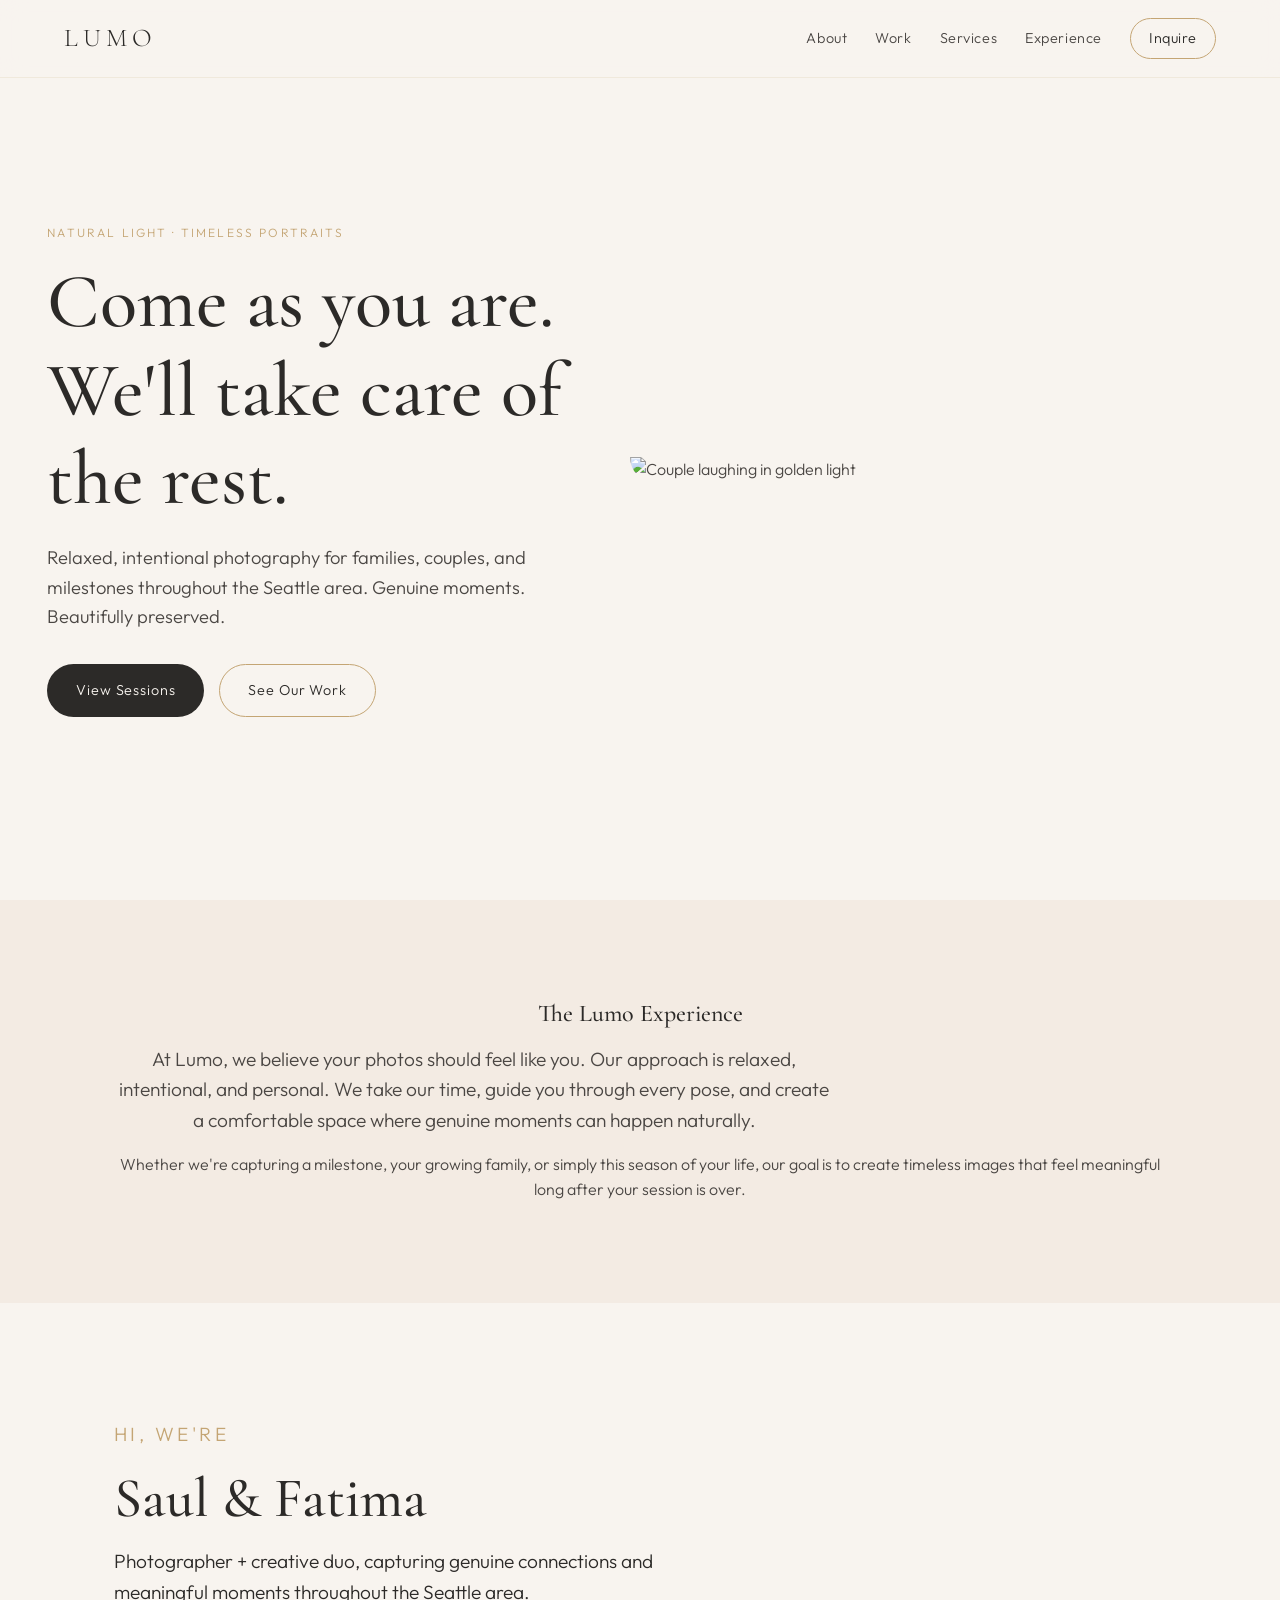
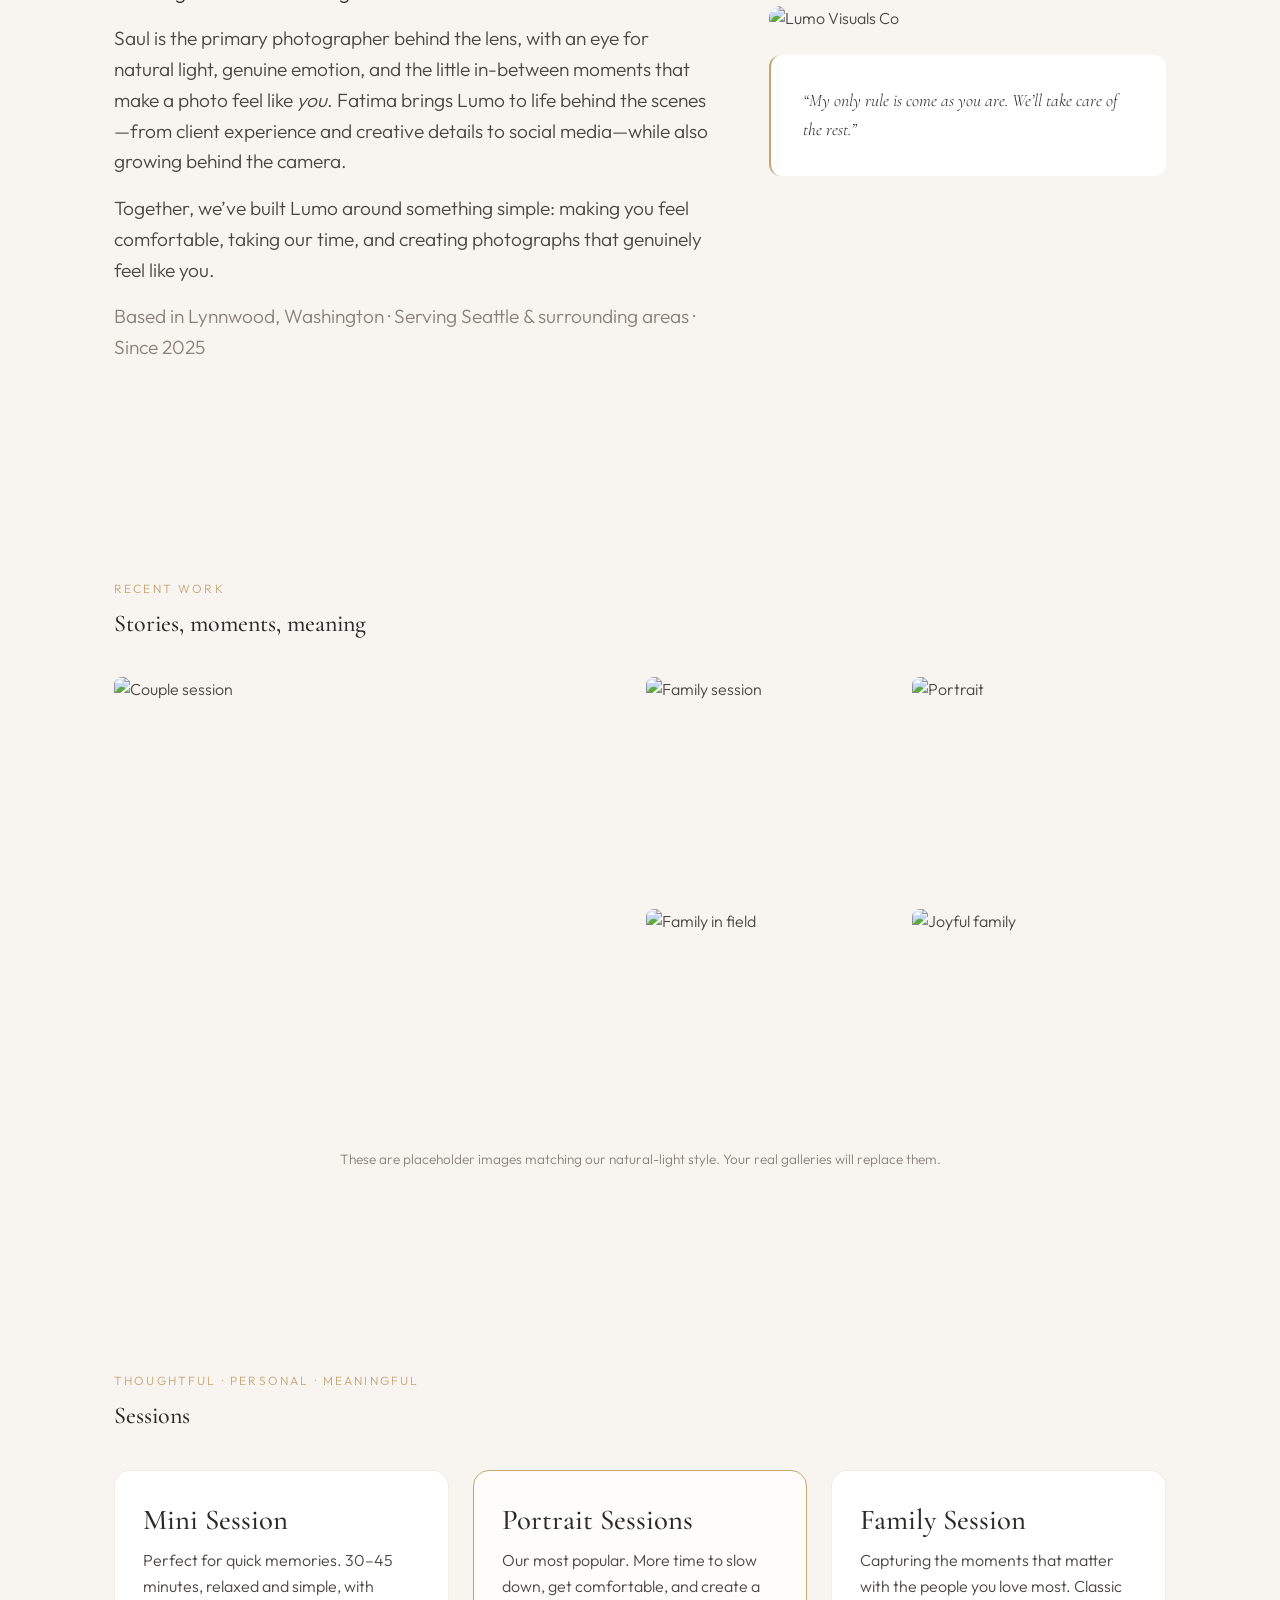
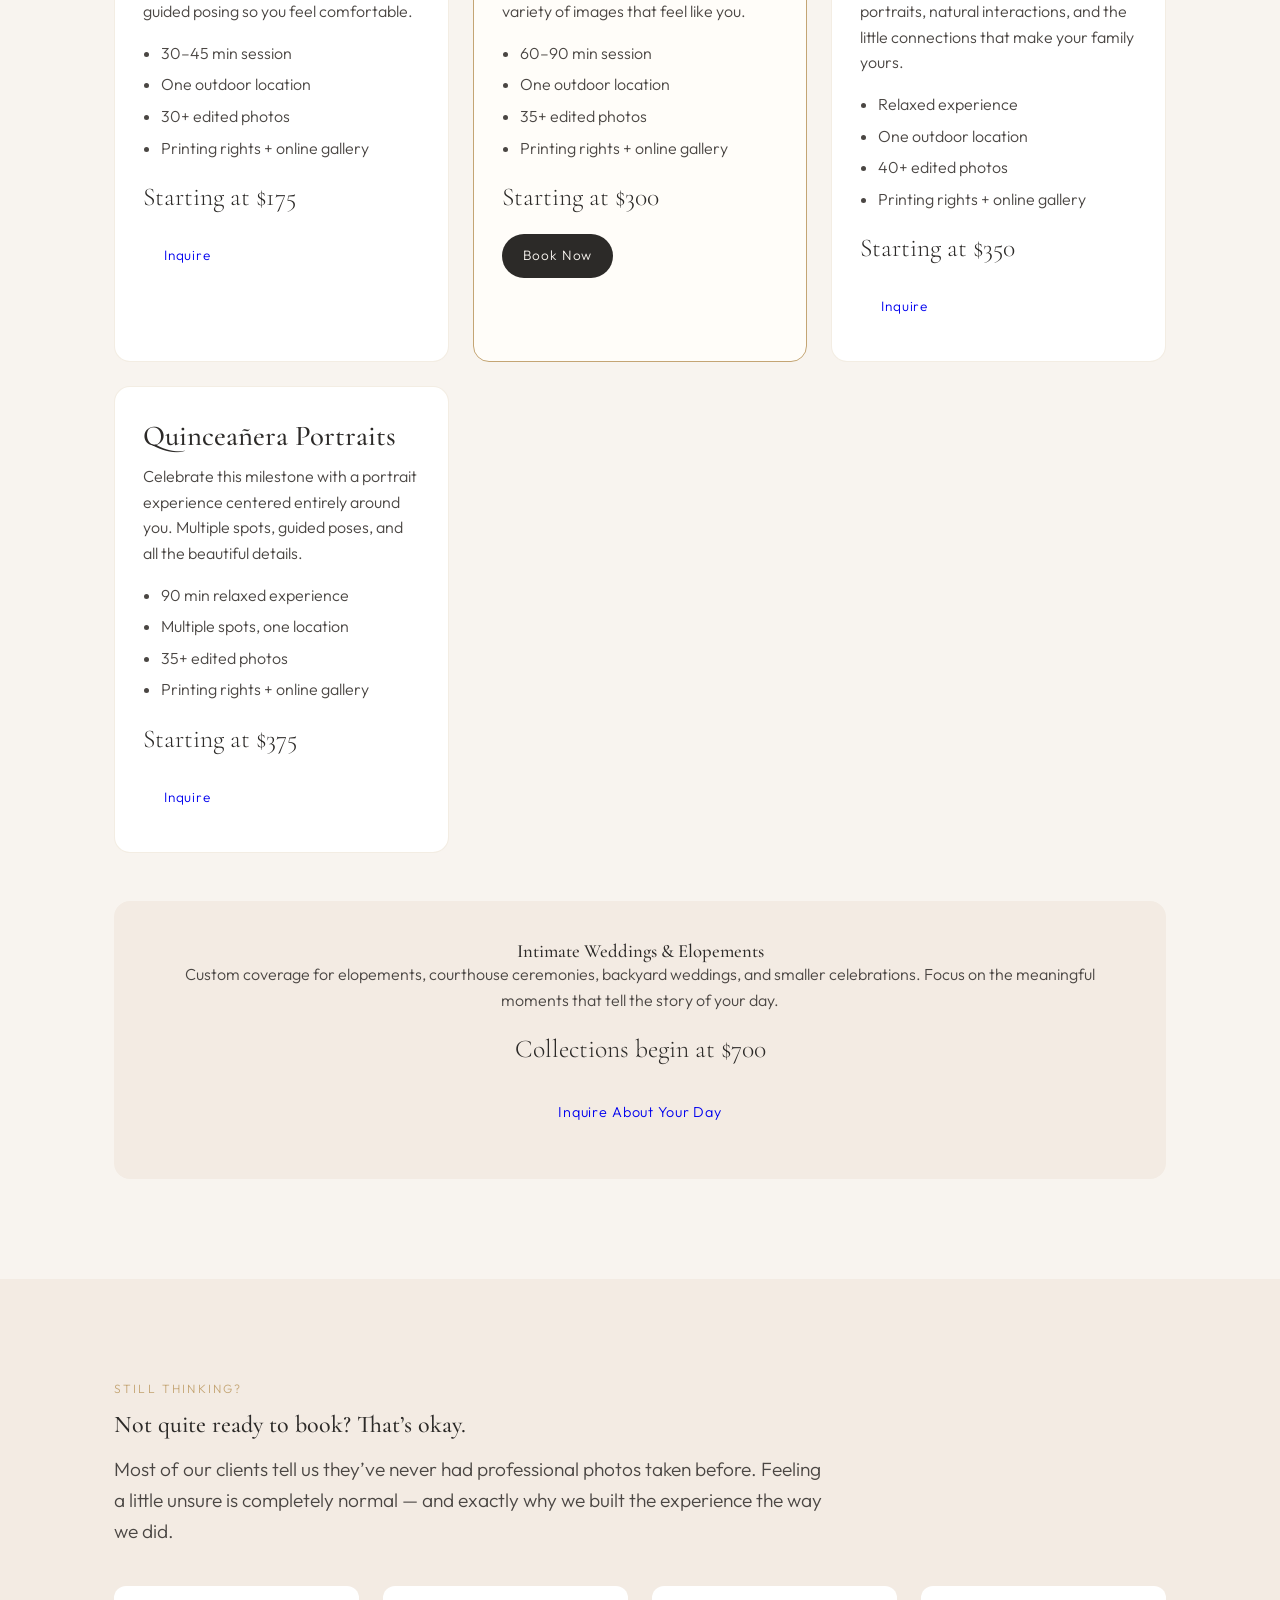
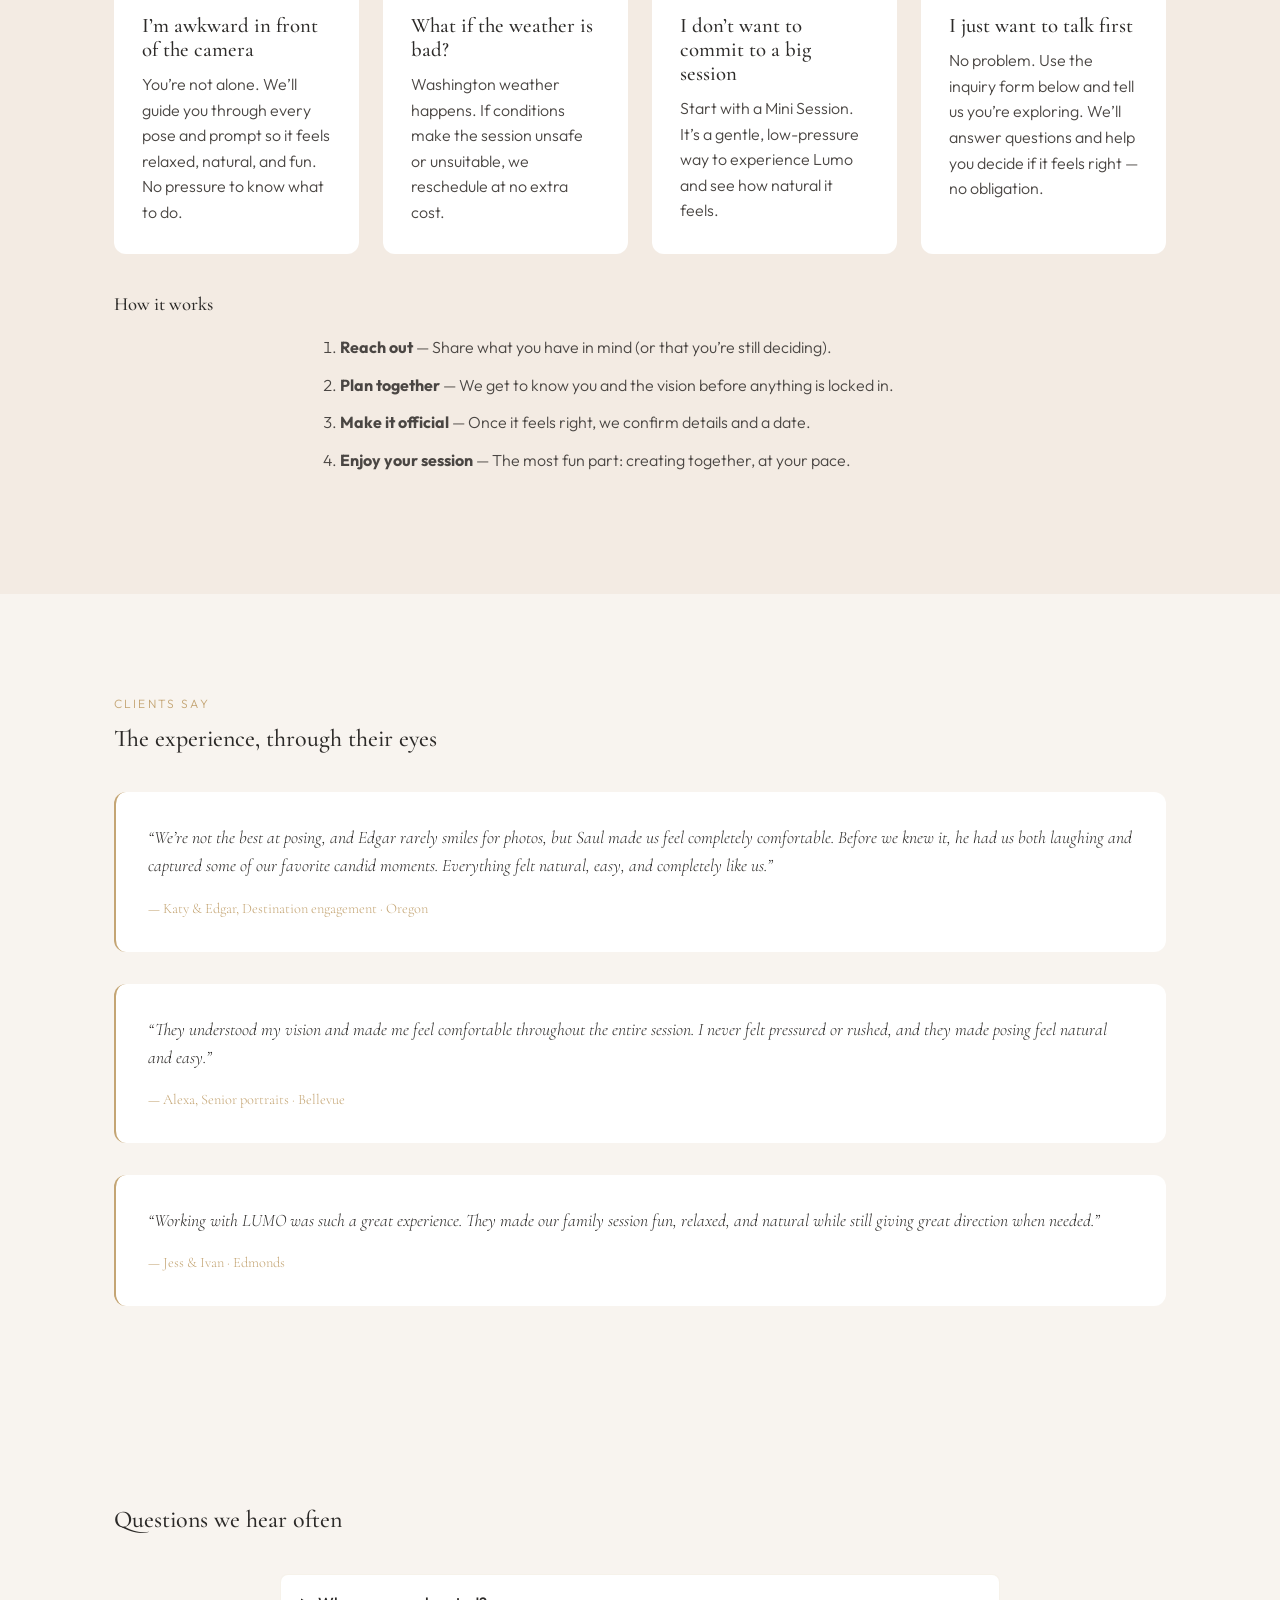
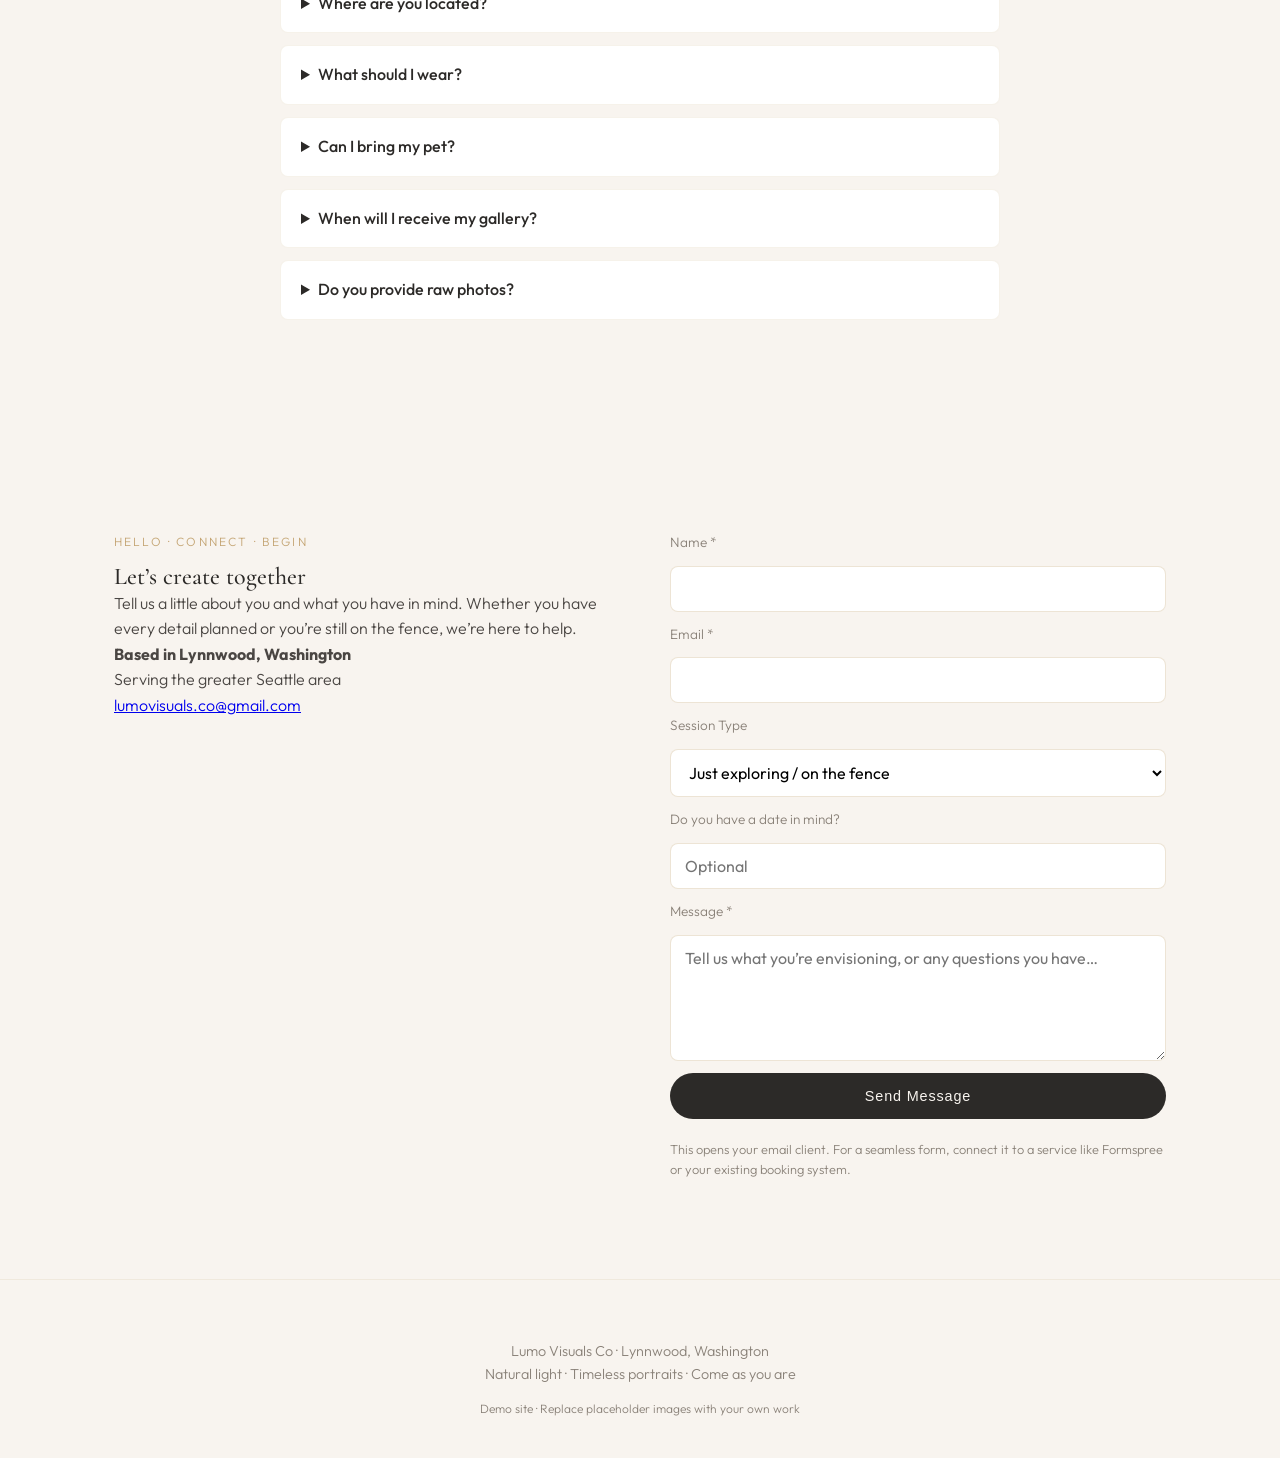
==== index.html @ 284736e5 "Build and deployment" ====
<!DOCTYPE html>
<html lang="en">
<head>
  <meta charset="UTF-8">
  <meta name="viewport" content="width=device-width, initial-scale=1.0">
  <title>Lumo Visuals Co | Natural Light Photography | Lynnwood & Seattle</title>
  <link rel="preconnect" href="https://fonts.googleapis.com">
  <link rel="preconnect" href="https://fonts.gstatic.com" crossorigin>
  <link href="https://fonts.googleapis.com/css2?family=Cormorant+Garamond:ital,wght@0,400;0,500;0,600;1,400&family=Outfit:wght@300;400;500&display=swap" rel="stylesheet">
  <link rel="stylesheet" href="styles.css">
</head>
<body>
  <nav class="nav">
    <div class="nav-inner">
      <a href="#home" class="logo">LUMO</a>
      <div class="nav-links">
        <a href="#about">About</a>
        <a href="#work">Work</a>
        <a href="#services">Services</a>
        <a href="#experience">Experience</a>
        <a href="#contact" class="nav-cta">Inquire</a>
      </div>
      <button class="menu-toggle" aria-label="Menu">☰</button>
    </div>
  </nav>

  <header class="hero" id="home">
    <div class="hero-content">
      <p class="eyebrow">Natural Light · Timeless Portraits</p>
      <h1>Come as you are.<br>We'll take care of the rest.</h1>
      <p class="hero-sub">Relaxed, intentional photography for families, couples, and milestones throughout the Seattle area. Genuine moments. Beautifully preserved.</p>
      <div class="hero-actions">
        <a href="#services" class="btn primary">View Sessions</a>
        <a href="#work" class="btn secondary">See Our Work</a>
      </div>
    </div>
    <div class="hero-image">
      <img src="imagine_images/hTONV.jpg" alt="Couple laughing in golden light">
    </div>
  </header>

  <section class="intro">
    <div class="container">
      <h2>The Lumo Experience</h2>
      <p class="lead">At Lumo, we believe your photos should feel like you. Our approach is relaxed, intentional, and personal. We take our time, guide you through every pose, and create a comfortable space where genuine moments can happen naturally.</p>
      <p>Whether we're capturing a milestone, your growing family, or simply this season of your life, our goal is to create timeless images that feel meaningful long after your session is over.</p>
    </div>
  </section>

  <section class="about" id="about">
    <div class="container about-grid">
      <div class="about-text">
        <p class="eyebrow">Hi, We're</p>
        <h2>Saul & Fatima</h2>
        <p class="subtitle">Photographer + creative duo, capturing genuine connections and meaningful moments throughout the Seattle area.</p>
        <p>Saul is the primary photographer behind the lens, with an eye for natural light, genuine emotion, and the little in-between moments that make a photo feel like <em>you</em>. Fatima brings Lumo to life behind the scenes—from client experience and creative details to social media—while also growing behind the camera.</p>
        <p>Together, we’ve built Lumo around something simple: making you feel comfortable, taking our time, and creating photographs that genuinely feel like you.</p>
        <p class="since">Based in Lynnwood, Washington · Serving Seattle & surrounding areas · Since 2025</p>
      </div>
      <div class="about-visual">
        <img src="imagine_images/govBY.jpg" alt="Lumo Visuals Co" class="logo-visual">
        <blockquote>
          “My only rule is come as you are. We’ll take care of the rest.”
        </blockquote>
      </div>
    </div>
  </section>

  <section class="work" id="work">
    <div class="container">
      <p class="eyebrow">Recent Work</p>
      <h2>Stories, moments, meaning</h2>
      <div class="gallery">
        <div class="gallery-item large">
          <img src="imagine_images/hTONV.jpg" alt="Couple session">
          <div class="overlay"><span>Love Stories</span></div>
        </div>
        <div class="gallery-item">
          <img src="imagine_images/dEWOR.jpg" alt="Family session">
          <div class="overlay"><span>Families</span></div>
        </div>
        <div class="gallery-item">
          <img src="imagine_images/nAvwI.jpg" alt="Portrait">
          <div class="overlay"><span>Portraits</span></div>
        </div>
        <div class="gallery-item">
          <img src="searched_images/Gcdn4.jpg" alt="Family in field">
          <div class="overlay"><span>Celebrations</span></div>
        </div>
        <div class="gallery-item">
          <img src="searched_images/1giHG.jpg" alt="Joyful family">
          <div class="overlay"><span>Milestones</span></div>
        </div>
      </div>
      <p class="gallery-note">These are placeholder images matching our natural-light style. Your real galleries will replace them.</p>
    </div>
  </section>

  <section class="services" id="services">
    <div class="container">
      <p class="eyebrow">Thoughtful · Personal · Meaningful</p>
      <h2>Sessions</h2>
      <div class="service-grid">
        <div class="service-card">
          <h3>Mini Session</h3>
          <p>Perfect for quick memories. 30–45 minutes, relaxed and simple, with guided posing so you feel comfortable.</p>
          <ul>
            <li>30–45 min session</li>
            <li>One outdoor location</li>
            <li>30+ edited photos</li>
            <li>Printing rights + online gallery</li>
          </ul>
          <p class="price">Starting at $175</p>
          <a href="#contact" class="btn small">Inquire</a>
        </div>
        <div class="service-card featured">
          <h3>Portrait Sessions</h3>
          <p>Our most popular. More time to slow down, get comfortable, and create a variety of images that feel like you.</p>
          <ul>
            <li>60–90 min session</li>
            <li>One outdoor location</li>
            <li>35+ edited photos</li>
            <li>Printing rights + online gallery</li>
          </ul>
          <p class="price">Starting at $300</p>
          <a href="#contact" class="btn small primary">Book Now</a>
        </div>
        <div class="service-card">
          <h3>Family Session</h3>
          <p>Capturing the moments that matter with the people you love most. Classic portraits, natural interactions, and the little connections that make your family yours.</p>
          <ul>
            <li>Relaxed experience</li>
            <li>One outdoor location</li>
            <li>40+ edited photos</li>
            <li>Printing rights + online gallery</li>
          </ul>
          <p class="price">Starting at $350</p>
          <a href="#contact" class="btn small">Inquire</a>
        </div>
        <div class="service-card">
          <h3>Quinceañera Portraits</h3>
          <p>Celebrate this milestone with a portrait experience centered entirely around you. Multiple spots, guided poses, and all the beautiful details.</p>
          <ul>
            <li>90 min relaxed experience</li>
            <li>Multiple spots, one location</li>
            <li>35+ edited photos</li>
            <li>Printing rights + online gallery</li>
          </ul>
          <p class="price">Starting at $375</p>
          <a href="#contact" class="btn small">Inquire</a>
        </div>
      </div>
      <div class="intimate">
        <h3>Intimate Weddings & Elopements</h3>
        <p>Custom coverage for elopements, courthouse ceremonies, backyard weddings, and smaller celebrations. Focus on the meaningful moments that tell the story of your day.</p>
        <p class="price">Collections begin at $700</p>
        <a href="#contact" class="btn">Inquire About Your Day</a>
      </div>
    </div>
  </section>

  <section class="fence" id="experience">
    <div class="container">
      <p class="eyebrow">Still thinking?</p>
      <h2>Not quite ready to book? That’s okay.</h2>
      <p class="lead">Most of our clients tell us they’ve never had professional photos taken before. Feeling a little unsure is completely normal — and exactly why we built the experience the way we did.</p>
      <div class="fence-grid">
        <div class="fence-item">
          <h4>I’m awkward in front of the camera</h4>
          <p>You’re not alone. We’ll guide you through every pose and prompt so it feels relaxed, natural, and fun. No pressure to know what to do.</p>
        </div>
        <div class="fence-item">
          <h4>What if the weather is bad?</h4>
          <p>Washington weather happens. If conditions make the session unsafe or unsuitable, we reschedule at no extra cost.</p>
        </div>
        <div class="fence-item">
          <h4>I don’t want to commit to a big session</h4>
          <p>Start with a Mini Session. It’s a gentle, low-pressure way to experience Lumo and see how natural it feels.</p>
        </div>
        <div class="fence-item">
          <h4>I just want to talk first</h4>
          <p>No problem. Use the inquiry form below and tell us you’re exploring. We’ll answer questions and help you decide if it feels right — no obligation.</p>
        </div>
      </div>
      <div class="process">
        <h3>How it works</h3>
        <ol>
          <li><strong>Reach out</strong> — Share what you have in mind (or that you’re still deciding).</li>
          <li><strong>Plan together</strong> — We get to know you and the vision before anything is locked in.</li>
          <li><strong>Make it official</strong> — Once it feels right, we confirm details and a date.</li>
          <li><strong>Enjoy your session</strong> — The most fun part: creating together, at your pace.</li>
        </ol>
      </div>
    </div>
  </section>

  <section class="testimonials">
    <div class="container">
      <p class="eyebrow">Clients say</p>
      <h2>The experience, through their eyes</h2>
      <div class="testimonial-grid">
        <blockquote>
          “We’re not the best at posing, and Edgar rarely smiles for photos, but Saul made us feel completely comfortable. Before we knew it, he had us both laughing and captured some of our favorite candid moments. Everything felt natural, easy, and completely like us.”
          <cite>— Katy & Edgar, Destination engagement · Oregon</cite>
        </blockquote>
        <blockquote>
          “They understood my vision and made me feel comfortable throughout the entire session. I never felt pressured or rushed, and they made posing feel natural and easy.”
          <cite>— Alexa, Senior portraits · Bellevue</cite>
        </blockquote>
        <blockquote>
          “Working with LUMO was such a great experience. They made our family session fun, relaxed, and natural while still giving great direction when needed.”
          <cite>— Jess & Ivan · Edmonds</cite>
        </blockquote>
      </div>
    </div>
  </section>

  <section class="faq">
    <div class="container">
      <h2>Questions we hear often</h2>
      <div class="faq-list">
        <details>
          <summary>Where are you located?</summary>
          <p>We’re based in Lynnwood, Washington and proudly serve Lynnwood, Seattle, Bellevue, Everett, Snohomish County, and surrounding areas. Travel outside these areas may be available for an additional fee.</p>
        </details>
        <details>
          <summary>What should I wear?</summary>
          <p>Neutral and earthy colors, coordinated outfits (instead of matching), and avoid large logos or busy patterns. Send us your outfit ideas before the session if you’d like feedback.</p>
        </details>
        <details>
          <summary>Can I bring my pet?</summary>
          <p>Absolutely! We love including pets whenever the location allows. Just let us know ahead of time.</p>
        </details>
        <details>
          <summary>When will I receive my gallery?</summary>
          <p>Your online gallery is delivered within 3–5 weeks. Rush editing may be available if you need photos sooner.</p>
        </details>
        <details>
          <summary>Do you provide raw photos?</summary>
          <p>No. Every image is professionally edited to reflect our style and ensure the highest quality.</p>
        </details>
      </div>
    </div>
  </section>

  <section class="contact" id="contact">
    <div class="container contact-grid">
      <div>
        <p class="eyebrow">Hello · Connect · Begin</p>
        <h2>Let’s create together</h2>
        <p>Tell us a little about you and what you have in mind. Whether you have every detail planned or you’re still on the fence, we’re here to help.</p>
        <p><strong>Based in Lynnwood, Washington</strong><br>Serving the greater Seattle area</p>
        <p><a href="mailto:lumovisuals.co@gmail.com">lumovisuals.co@gmail.com</a></p>
      </div>
      <form class="inquiry-form" action="mailto:lumovisuals.co@gmail.com" method="post" enctype="text/plain">
        <label>Name *</label>
        <input type="text" name="name" required>
        <label>Email *</label>
        <input type="email" name="email" required>
        <label>Session Type</label>
        <select name="session">
          <option>Just exploring / on the fence</option>
          <option>Mini Session</option>
          <option>Portrait Session</option>
          <option>Family Session</option>
          <option>Quinceañera Portraits</option>
          <option>Intimate Wedding / Elopement</option>
          <option>Not sure yet</option>
        </select>
        <label>Do you have a date in mind?</label>
        <input type="text" name="date" placeholder="Optional">
        <label>Message *</label>
        <textarea name="message" rows="5" required placeholder="Tell us what you’re envisioning, or any questions you have…"></textarea>
        <button type="submit" class="btn primary">Send Message</button>
        <p class="form-note">This opens your email client. For a seamless form, connect it to a service like Formspree or your existing booking system.</p>
      </form>
    </div>
  </section>

  <footer>
    <div class="container">
      <p>Lumo Visuals Co · Lynnwood, Washington</p>
      <p>Natural light · Timeless portraits · Come as you are</p>
      <p class="fine">Demo site · Replace placeholder images with your own work</p>
    </div>
  </footer>

  <script src="script.js"></script>
</body>
</html>
---- styles.css ----
:root {
  --cream: #f8f4ef;
  --warm: #f3ebe3;
  --gold: #c4a574;
  --gold-soft: #d4b896;
  --charcoal: #2c2a28;
  --text: #4a4643;
  --soft: #8a8279;
}

* { margin: 0; padding: 0; box-sizing: border-box; }

html { scroll-behavior: smooth; }

body {
  font-family: 'Outfit', system-ui, sans-serif;
  background: var(--cream);
  color: var(--text);
  line-height: 1.6;
  font-weight: 300;
}

h1, h2, h3, h4 {
  font-family: 'Cormorant Garamond', serif;
  font-weight: 500;
  color: var(--charcoal);
  line-height: 1.15;
}

.container { max-width: 1100px; margin: 0 auto; padding: 0 24px; }

.eyebrow {
  letter-spacing: 0.18em;
  text-transform: uppercase;
  font-size: 0.75rem;
  color: var(--gold);
  margin-bottom: 12px;
}

/* Nav */
.nav {
  position: fixed;
  top: 0; left: 0; right: 0;
  z-index: 100;
  background: rgba(248, 244, 239, 0.92);
  backdrop-filter: blur(12px);
  border-bottom: 1px solid rgba(196, 165, 116, 0.15);
}
.nav-inner {
  max-width: 1200px;
  margin: 0 auto;
  padding: 18px 24px;
  display: flex;
  justify-content: space-between;
  align-items: center;
}
.logo {
  font-family: 'Cormorant Garamond', serif;
  font-size: 1.6rem;
  letter-spacing: 0.2em;
  color: var(--charcoal);
  text-decoration: none;
}
.nav-links { display: flex; gap: 28px; align-items: center; }
.nav-links a {
  color: var(--text);
  text-decoration: none;
  font-size: 0.9rem;
  letter-spacing: 0.04em;
}
.nav-cta {
  border: 1px solid var(--gold);
  padding: 8px 18px;
  border-radius: 999px;
  color: var(--charcoal) !important;
}
.menu-toggle { display: none; background: none; border: none; font-size: 1.4rem; }

/* Hero */
.hero {
  min-height: 100vh;
  display: grid;
  grid-template-columns: 1fr 1.1fr;
  align-items: center;
  padding: 100px 0 60px;
  gap: 40px;
}
.hero-content { padding-left: 8%; }
.hero h1 {
  font-size: clamp(3.2rem, 6vw, 5.5rem);
  margin: 16px 0 20px;
}
.hero-sub { font-size: 1.15rem; max-width: 480px; margin-bottom: 32px; color: var(--text); }
.hero-image img {
  width: 100%;
  height: 85vh;
  object-fit: cover;
  border-radius: 0 0 0 80px;
}

.btn {
  display: inline-block;
  padding: 14px 28px;
  text-decoration: none;
  border-radius: 999px;
  font-size: 0.9rem;
  letter-spacing: 0.06em;
  transition: all 0.3s ease;
  border: 1px solid transparent;
}
.btn.primary { background: var(--charcoal); color: var(--cream); }
.btn.primary:hover { background: #1a1816; }
.btn.secondary { border-color: var(--gold); color: var(--charcoal); margin-left: 12px; }
.btn.secondary:hover { background: var(--gold); color: white; }
.btn.small { padding: 10px 20px; font-size: 0.85rem; }

/* Sections */
section { padding: 100px 0; }
.intro { text-align: center; background: var(--warm); }
.intro .lead, .about p, .fence .lead { font-size: 1.2rem; margin: 16px 0; }
.lead { max-width: 720px; margin-left: auto; margin-right: auto; }

.about-grid { display: grid; grid-template-columns: 1.2fr 0.8fr; gap: 60px; align-items: center; }
.about h2 { font-size: 3.5rem; margin-bottom: 12px; }
.subtitle { font-size: 1.25rem; color: var(--charcoal); margin-bottom: 20px; }
.since { color: var(--soft); font-size: 0.9rem; margin-top: 24px; }
.logo-visual { width: 100%; border-radius: 12px; margin-bottom: 24px; }
blockquote {
  font-family: 'Cormorant Garamond', serif;
  font-size: 1.6rem;
  font-style: italic;
  color: var(--charcoal);
  border-left: 2px solid var(--gold);
  padding-left: 20px;
}

/* Gallery */
.gallery {
  display: grid;
  grid-template-columns: repeat(4, 1fr);
  grid-auto-rows: 220px;
  gap: 12px;
  margin-top: 40px;
}
.gallery-item { position: relative; overflow: hidden; border-radius: 8px; }
.gallery-item.large { grid-column: span 2; grid-row: span 2; }
.gallery-item img { width: 100%; height: 100%; object-fit: cover; transition: transform 0.6s ease; }
.gallery-item:hover img { transform: scale(1.05); }
.overlay {
  position: absolute;
  inset: 0;
  background: linear-gradient(to top, rgba(44,42,40,0.55), transparent 50%);
  display: flex;
  align-items: flex-end;
  padding: 20px;
  opacity: 0;
  transition: opacity 0.3s;
}
.gallery-item:hover .overlay { opacity: 1; }
.overlay span { color: white; font-family: 'Cormorant Garamond', serif; font-size: 1.4rem; }
.gallery-note { text-align: center; color: var(--soft); font-size: 0.85rem; margin-top: 20px; }

/* Services */
.service-grid { display: grid; grid-template-columns: repeat(auto-fit, minmax(260px, 1fr)); gap: 24px; margin-top: 40px; }
.service-card {
  background: white;
  padding: 32px 28px;
  border-radius: 16px;
  border: 1px solid rgba(196,165,116,0.2);
  transition: transform 0.3s, box-shadow 0.3s;
}
.service-card:hover { transform: translateY(-4px); box-shadow: 0 12px 30px rgba(44,42,40,0.06); }
.service-card.featured { border-color: var(--gold); background: #fffdf9; }
.service-card h3 { font-size: 1.8rem; margin-bottom: 12px; }
.service-card ul { margin: 16px 0; padding-left: 18px; color: var(--text); }
.service-card li { margin: 6px 0; }
.price { font-family: 'Cormorant Garamond', serif; font-size: 1.6rem; color: var(--charcoal); margin: 16px 0; }
.intimate {
  margin-top: 48px;
  text-align: center;
  padding: 40px;
  background: var(--warm);
  border-radius: 16px;
}

/* Fence / On the fence */
.fence { background: var(--warm); }
.fence-grid { display: grid; grid-template-columns: repeat(auto-fit, minmax(240px, 1fr)); gap: 24px; margin: 40px 0; }
.fence-item {
  background: white;
  padding: 28px;
  border-radius: 12px;
}
.fence-item h4 { font-size: 1.3rem; margin-bottom: 10px; }
.process ol { max-width: 640px; margin: 20px auto; padding-left: 20px; }
.process li { margin: 12px 0; }

/* Testimonials */
.testimonial-grid { display: grid; gap: 32px; margin-top: 40px; }
blockquote {
  background: white;
  padding: 32px;
  border-radius: 12px;
  font-size: 1.1rem;
}
cite { display: block; margin-top: 16px; font-style: normal; color: var(--gold); font-size: 0.9rem; }

/* FAQ */
.faq-list { max-width: 720px; margin: 40px auto 0; }
details {
  background: white;
  border-radius: 8px;
  margin-bottom: 12px;
  padding: 16px 20px;
  border: 1px solid rgba(196,165,116,0.15);
}
summary { cursor: pointer; font-weight: 500; color: var(--charcoal); }
details p { margin-top: 12px; }

/* Contact */
.contact-grid { display: grid; grid-template-columns: 1fr 1fr; gap: 60px; align-items: start; }
.inquiry-form { display: flex; flex-direction: column; gap: 12px; }
.inquiry-form label { font-size: 0.85rem; color: var(--soft); }
.inquiry-form input, .inquiry-form select, .inquiry-form textarea {
  padding: 12px 14px;
  border: 1px solid rgba(196,165,116,0.3);
  border-radius: 8px;
  background: white;
  font-family: inherit;
  font-size: 1rem;
}
.form-note { font-size: 0.8rem; color: var(--soft); margin-top: 8px; }

footer {
  text-align: center;
  padding: 60px 0 40px;
  color: var(--soft);
  font-size: 0.9rem;
  border-top: 1px solid rgba(196,165,116,0.15);
}
.fine { margin-top: 12px; font-size: 0.75rem; }

/* Responsive */
@media (max-width: 900px) {
  .hero { grid-template-columns: 1fr; padding-top: 120px; }
  .hero-content { padding: 0 24px; text-align: center; }
  .hero-sub { margin-left: auto; margin-right: auto; }
  .hero-image img { height: 50vh; border-radius: 0; }
  .about-grid, .contact-grid { grid-template-columns: 1fr; }
  .gallery { grid-template-columns: 1fr 1fr; }
  .gallery-item.large { grid-column: span 2; }
  .nav-links { display: none; }
  .menu-toggle { display: block; }
  .nav-links.active {
    display: flex;
    flex-direction: column;
    position: absolute;
    top: 100%;
    left: 0; right: 0;
    background: var(--cream);
    padding: 20px;
    gap: 16px;
  }
}
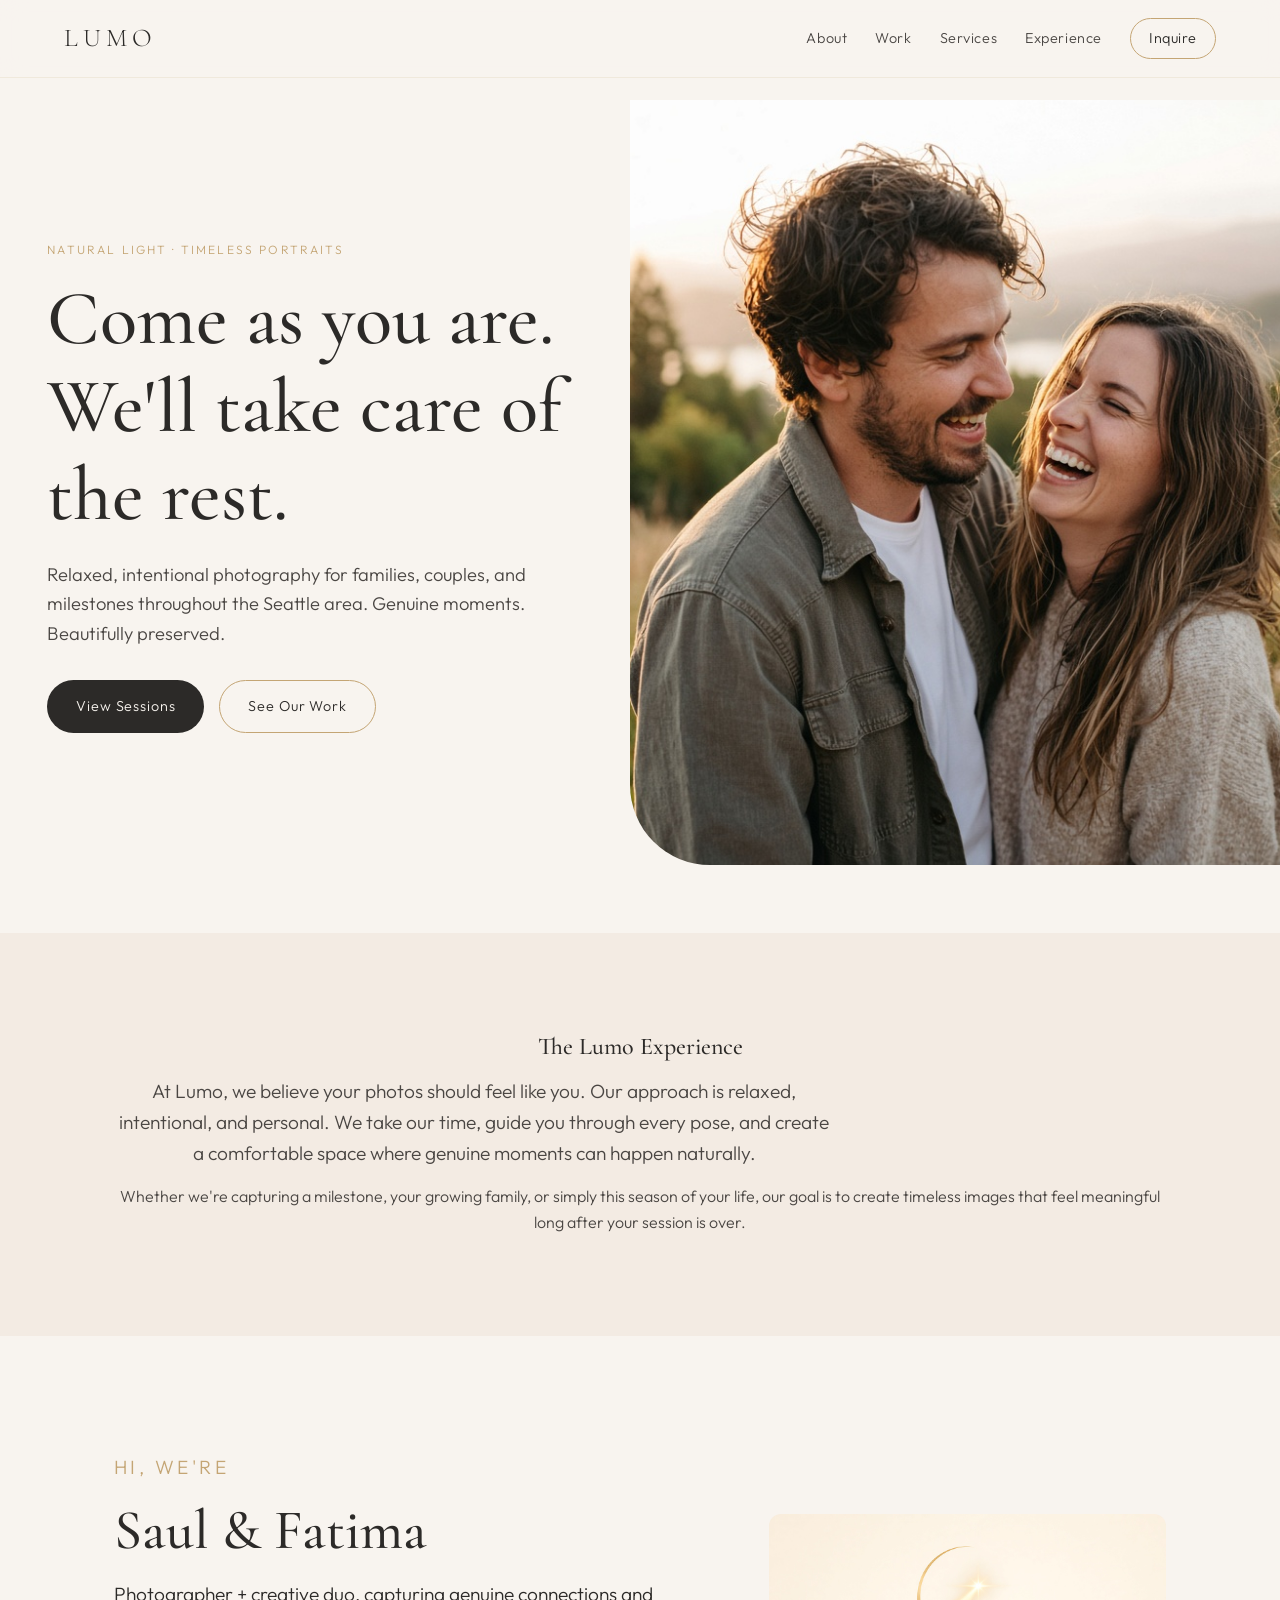
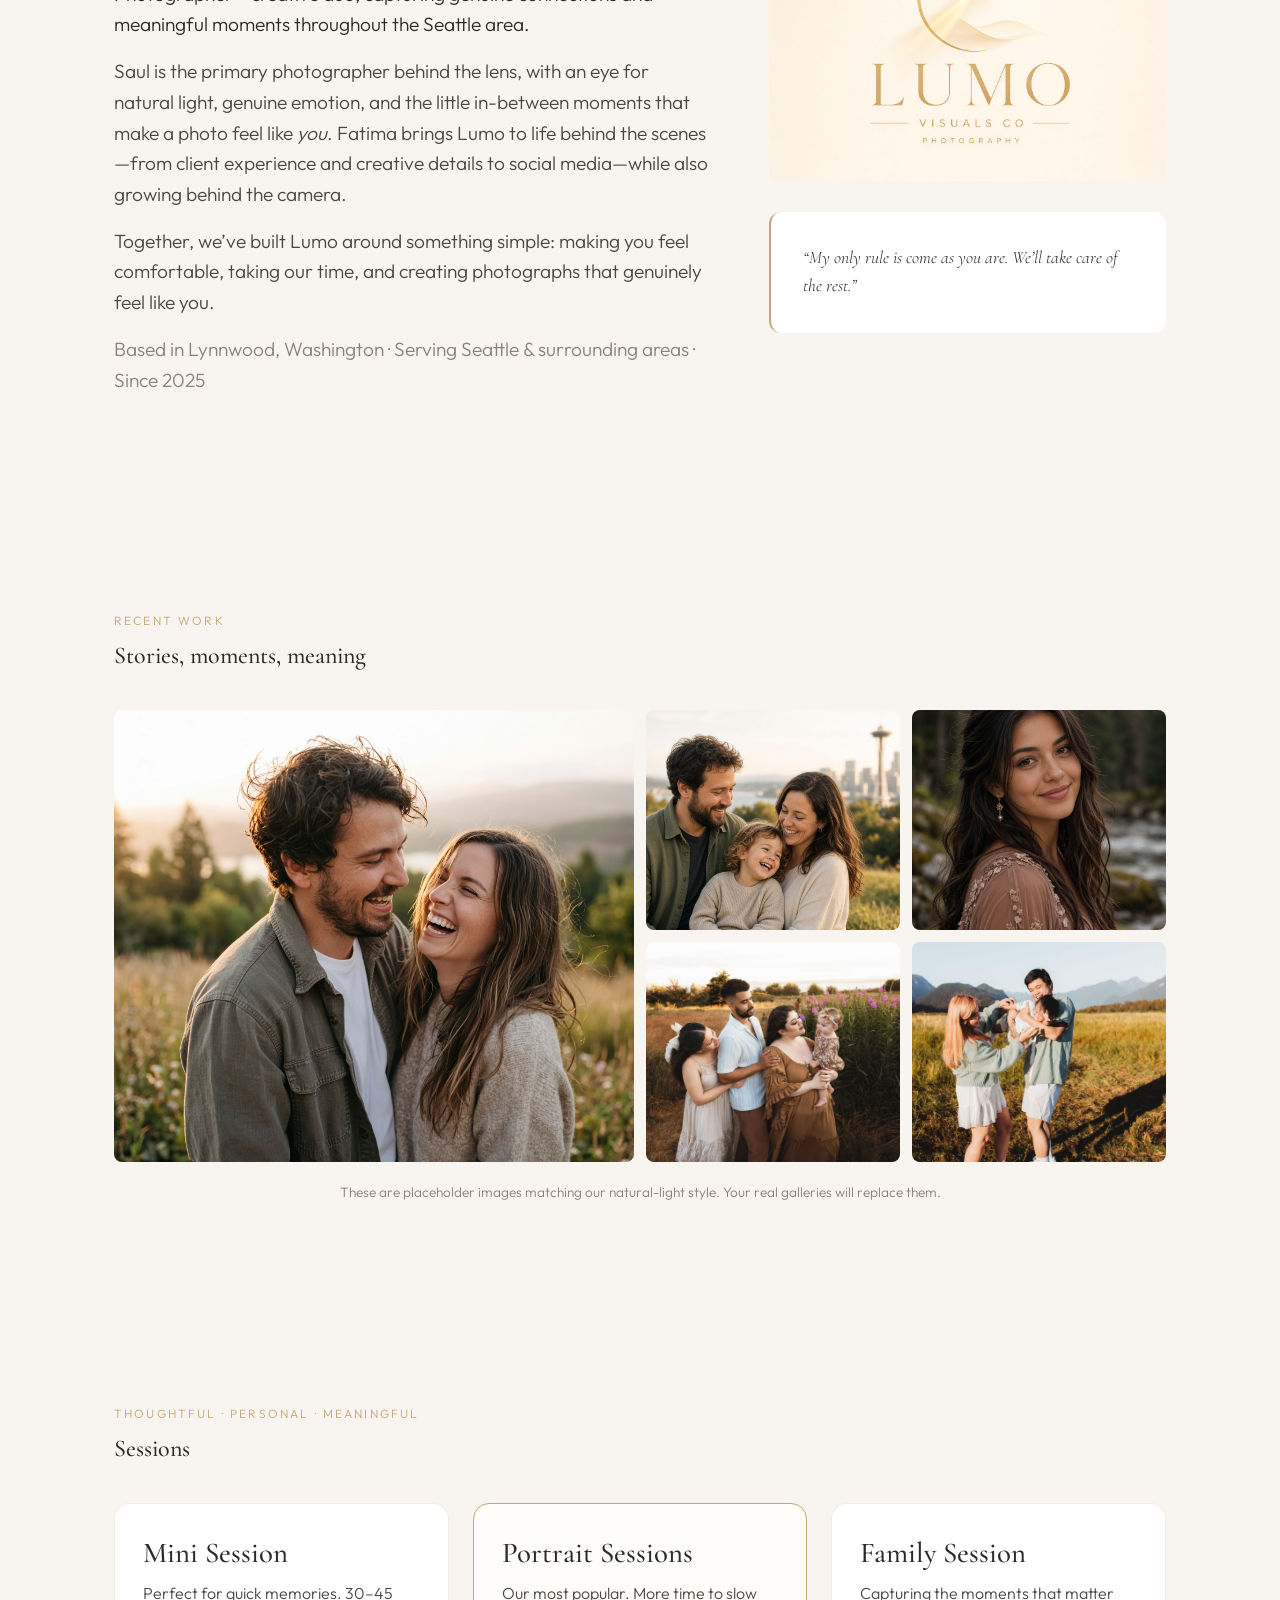
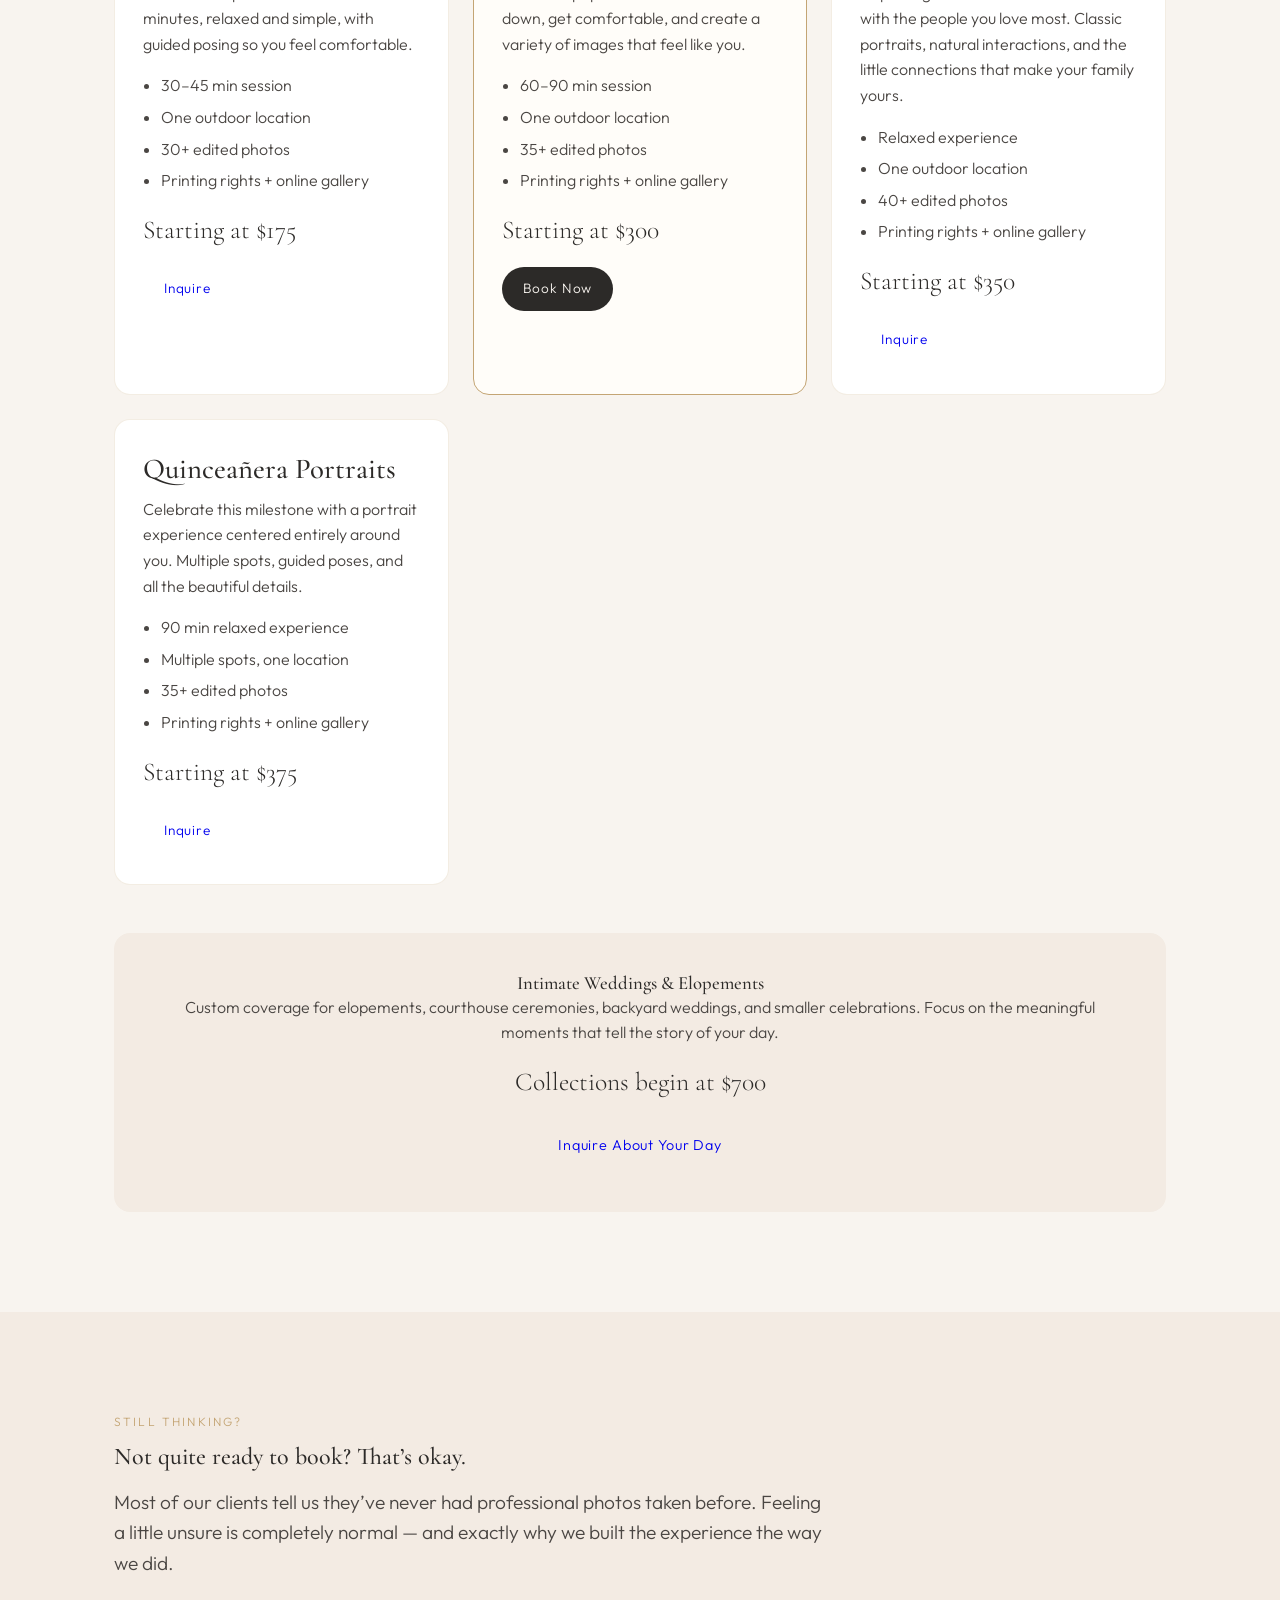
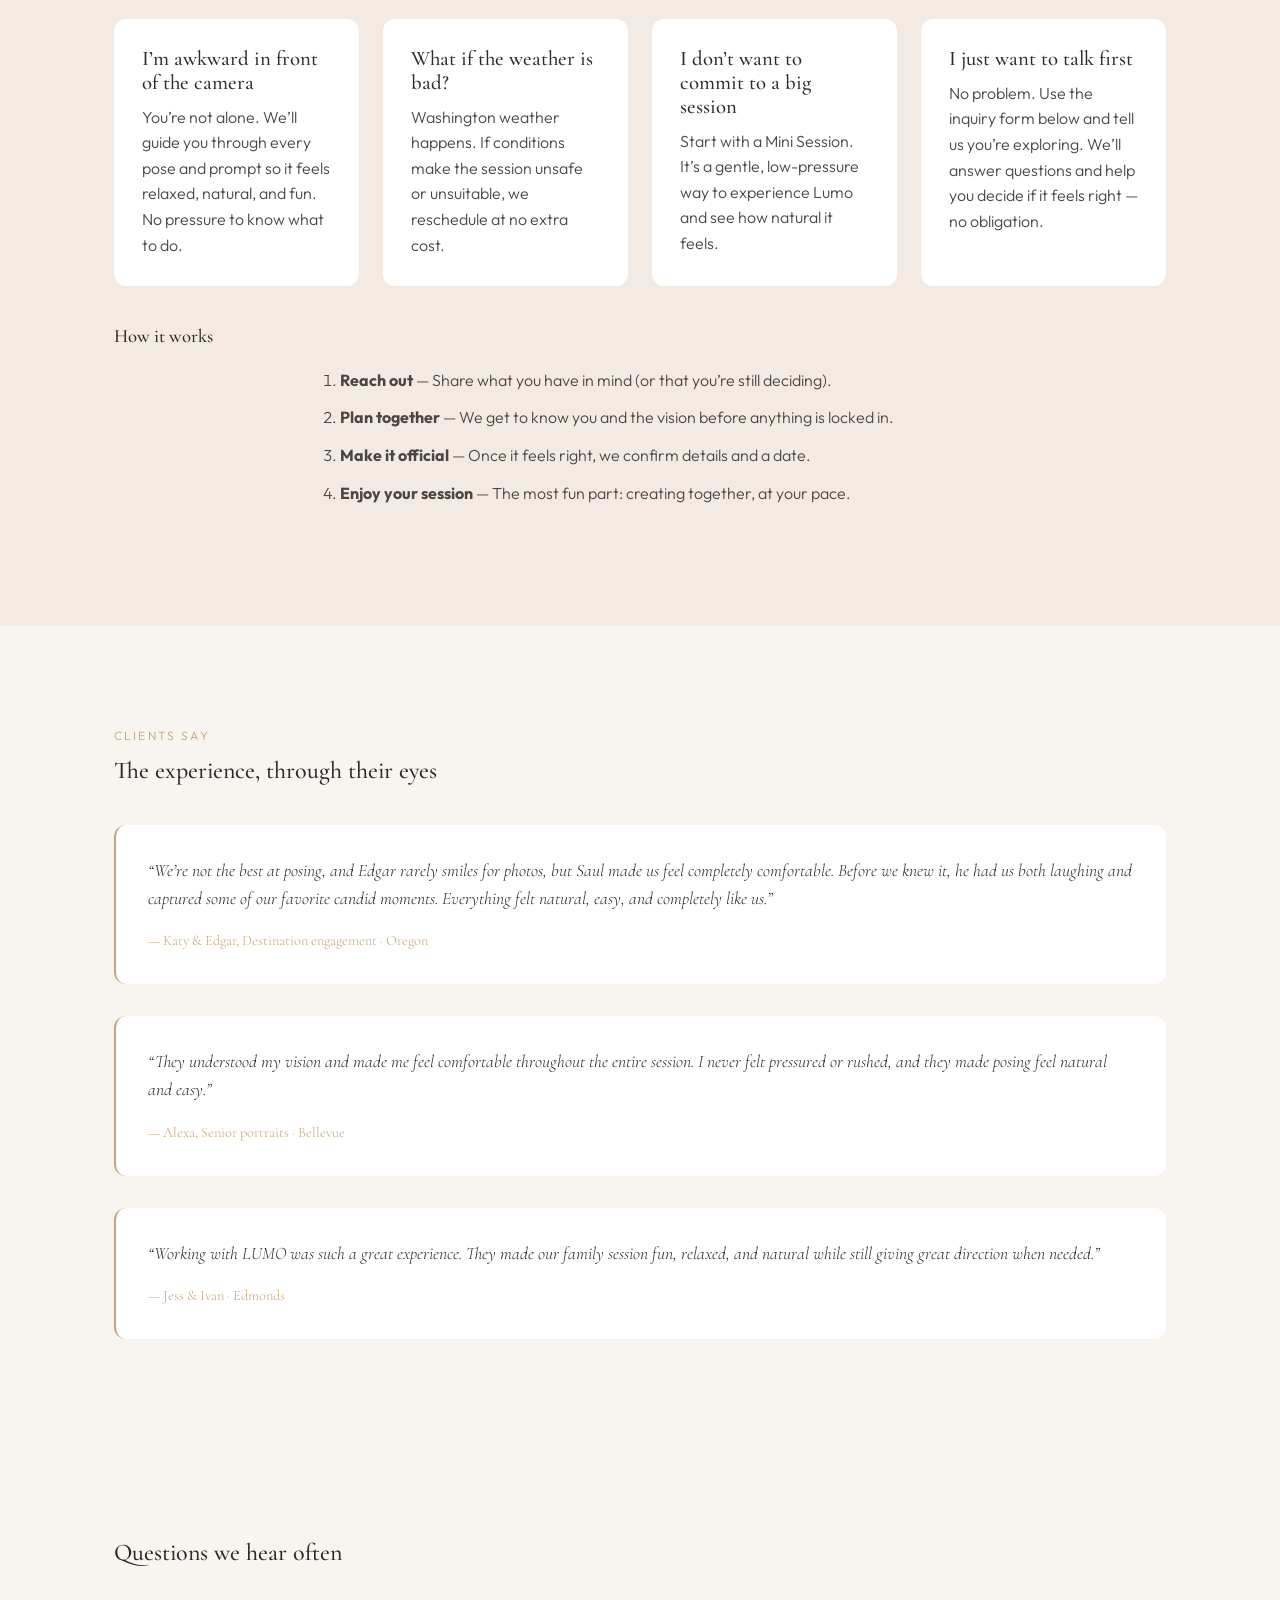
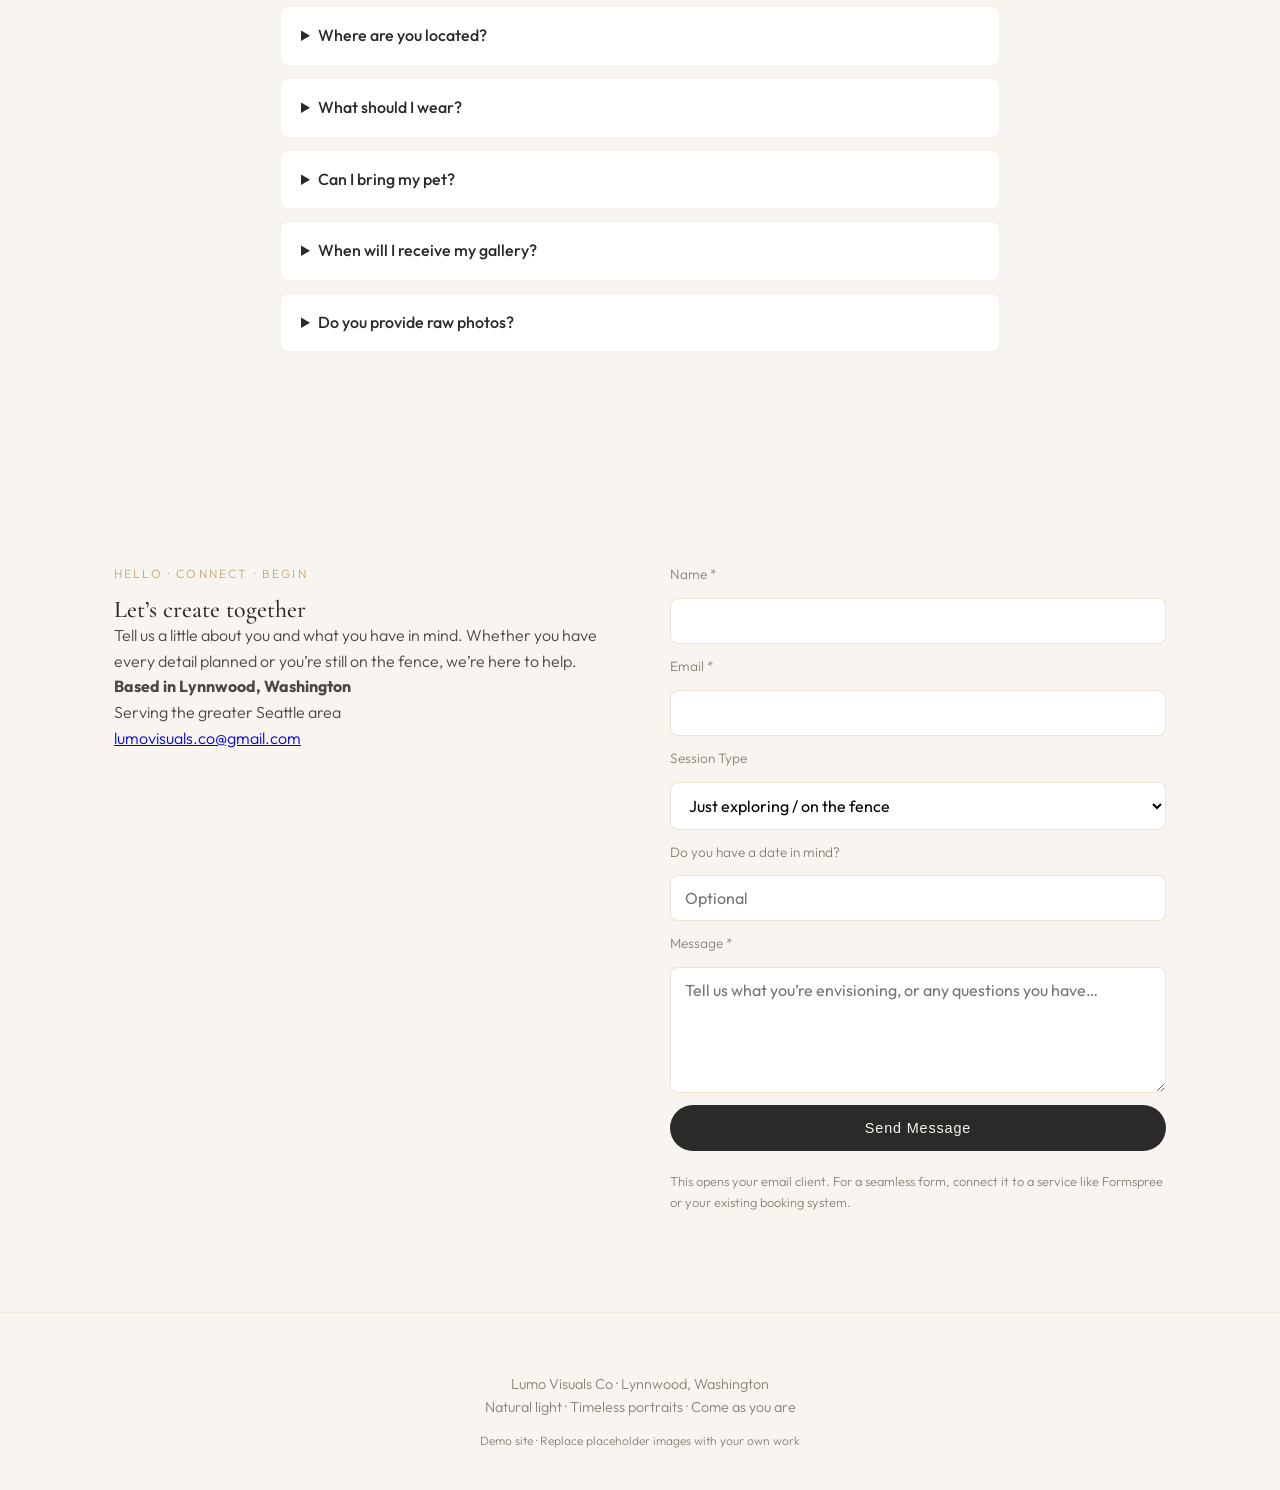
==== commit f7110b43: "Fix image paths" ====
--- a/index.html
+++ b/index.html
@@ -35,7 +35,7 @@
       </div>
     </div>
     <div class="hero-image">
-      <img src="imagine_images/hTONV.jpg" alt="Couple laughing in golden light">
+      <img src="hTONV.jpg" alt="Couple laughing in golden light">
     </div>
   </header>
 
@@ -58,7 +58,7 @@
         <p class="since">Based in Lynnwood, Washington · Serving Seattle & surrounding areas · Since 2025</p>
       </div>
       <div class="about-visual">
-        <img src="imagine_images/govBY.jpg" alt="Lumo Visuals Co" class="logo-visual">
+        <img src="govBY.jpg" alt="Lumo Visuals Co" class="logo-visual">
         <blockquote>
           “My only rule is come as you are. We’ll take care of the rest.”
         </blockquote>
@@ -72,23 +72,23 @@
       <h2>Stories, moments, meaning</h2>
       <div class="gallery">
         <div class="gallery-item large">
-          <img src="imagine_images/hTONV.jpg" alt="Couple session">
+          <img src="hTONV.jpg" alt="Couple session">
           <div class="overlay"><span>Love Stories</span></div>
         </div>
         <div class="gallery-item">
-          <img src="imagine_images/dEWOR.jpg" alt="Family session">
+          <img src="dEWOR.jpg" alt="Family session">
           <div class="overlay"><span>Families</span></div>
         </div>
         <div class="gallery-item">
-          <img src="imagine_images/nAvwI.jpg" alt="Portrait">
+          <img src="nAvwI.jpg" alt="Portrait">
           <div class="overlay"><span>Portraits</span></div>
         </div>
         <div class="gallery-item">
-          <img src="searched_images/Gcdn4.jpg" alt="Family in field">
+          <img src="Gcdn4.jpg" alt="Family in field">
           <div class="overlay"><span>Celebrations</span></div>
         </div>
         <div class="gallery-item">
-          <img src="searched_images/1giHG.jpg" alt="Joyful family">
+          <img src="1giHG.jpg" alt="Joyful family">
           <div class="overlay"><span>Milestones</span></div>
         </div>
       </div>
@@ -287,4 +287,4 @@
 
   <script src="script.js"></script>
 </body>
-</html>+</html>
